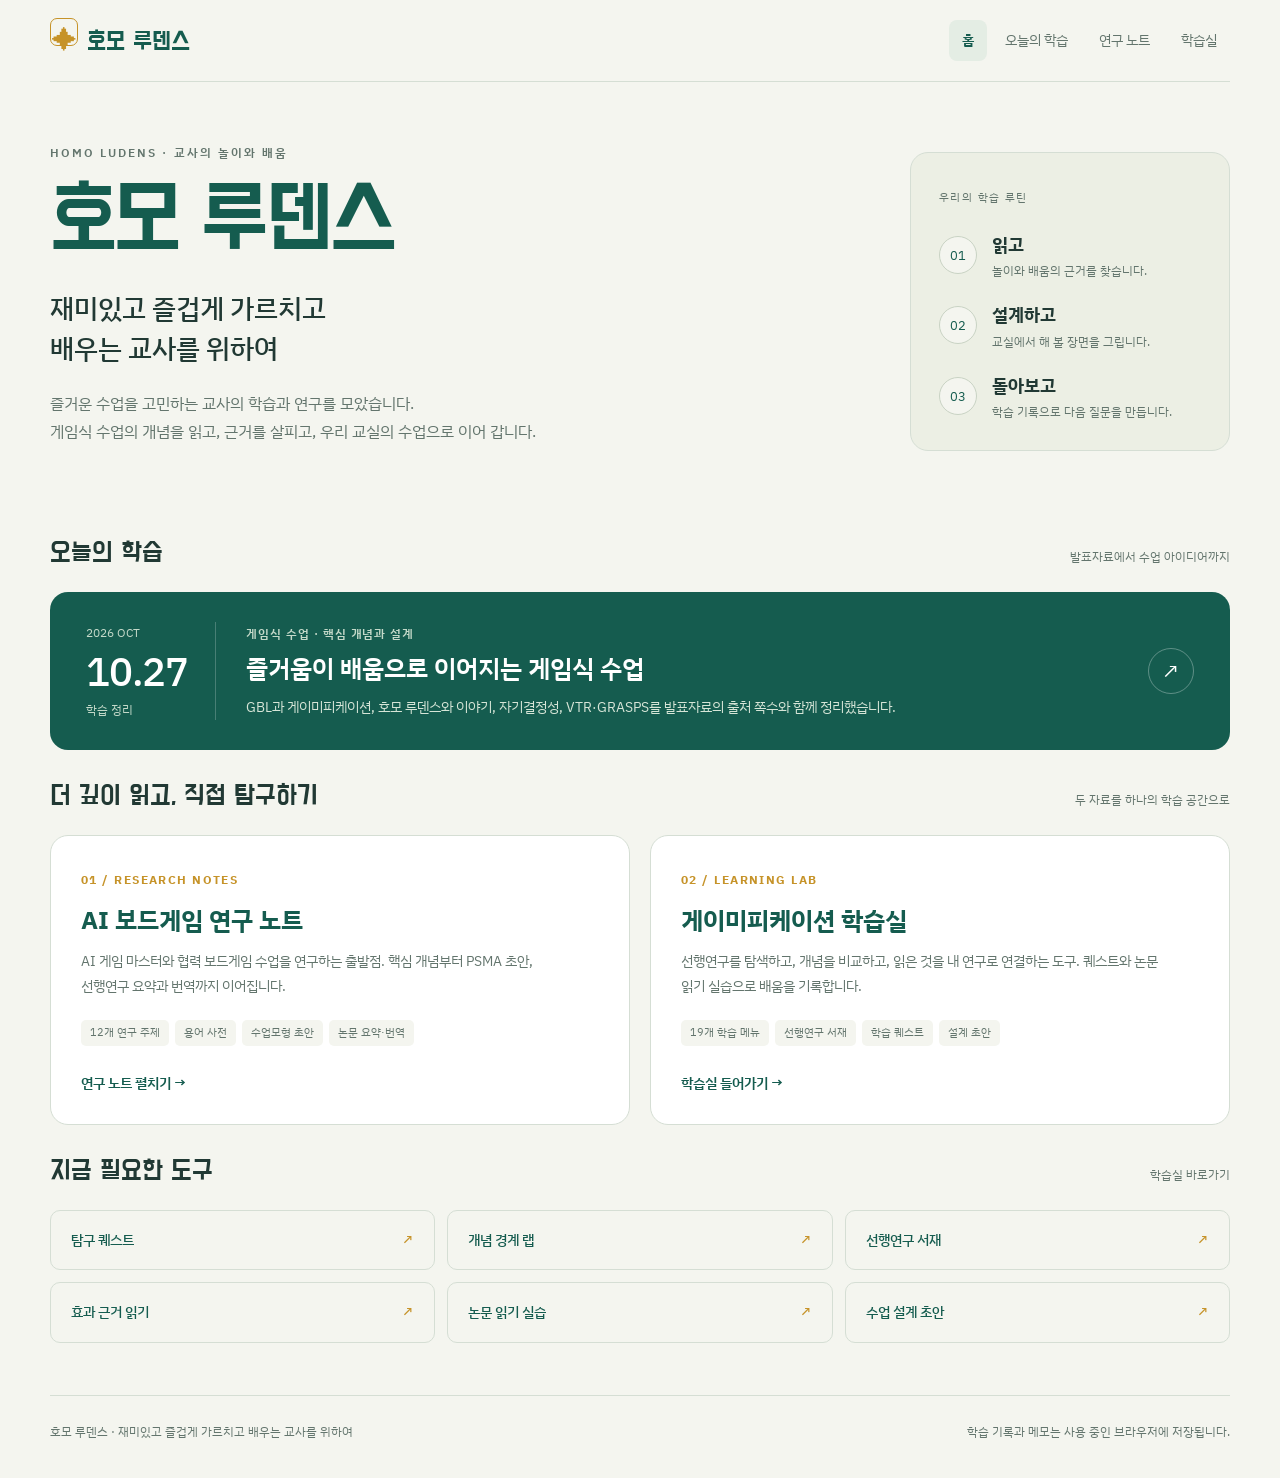
==== index.html @ a9593410 "Publish Homo Ludens learning portal with research dashboard and lesson notes" ====
<!doctype html>
<html lang="ko">
<head>
  <meta charset="utf-8">
  <meta name="viewport" content="width=device-width,initial-scale=1">
  <meta name="description" content="호모 루덴스 — 재미있고 즐겁게 가르치고 배우는 교사를 위하여. 게임식 수업 학습 정리, AI 보드게임 연구 노트, 게이미피케이션 선행연구와 학습 도구를 모았습니다.">
  <title>호모 루덴스 — 재미있고 즐겁게 가르치고 배우는 교사를 위하여</title>
  <link rel="stylesheet" href="./assets/lab.css">
</head>
<body>
<a class="skip-link" href="#main">본문으로 건너뛰기</a>
<div class="shell">
  <header class="masthead">
    <a class="brand" href="./index.html"><span class="brand-mark" aria-hidden="true">✦</span>호모 루덴스</a>
    <nav class="site-nav" aria-label="주 메뉴">
      <a href="./index.html" aria-current="page">홈</a>
      <a href="./lesson-2026-10-27.html">오늘의 학습</a>
      <a href="./research.html">연구 노트</a>
      <a href="./dashboard.html">학습실</a>
    </nav>
  </header>
  <main id="main">
    <section class="home-hero" aria-labelledby="home-title">
      <div>
        <div class="eyebrow">HOMO LUDENS · 교사의 놀이와 배움</div>
        <h1 id="home-title">호모 루덴스</h1>
        <p class="tagline">재미있고 즐겁게 가르치고<br>배우는 교사를 위하여</p>
        <p class="hero-intro">즐거운 수업을 고민하는 교사의 학습과 연구를 모았습니다.<br>게임식 수업의 개념을 읽고, 근거를 살피고, 우리 교실의 수업으로 이어 갑니다.</p>
      </div>
      <aside class="path-card" aria-label="이 공간에서 배우는 순서">
        <span>우리의 학습 루틴</span>
        <ol class="path-list">
          <li><span class="path-step">01</span><div><strong>읽고</strong><small>놀이와 배움의 근거를 찾습니다.</small></div></li>
          <li><span class="path-step">02</span><div><strong>설계하고</strong><small>교실에서 해 볼 장면을 그립니다.</small></div></li>
          <li><span class="path-step">03</span><div><strong>돌아보고</strong><small>학습 기록으로 다음 질문을 만듭니다.</small></div></li>
        </ol>
      </aside>
    </section>
    <section aria-labelledby="today-title">
      <div class="section-heading"><h2 id="today-title">오늘의 학습</h2><span>발표자료에서 수업 아이디어까지</span></div>
      <a class="featured" href="./lesson-2026-10-27.html">
        <div class="date-block"><span>2026 OCT</span><strong>10.27</strong><span>학습 정리</span></div>
        <div><div class="eyebrow">게임식 수업 · 핵심 개념과 설계</div><h3>즐거움이 배움으로 이어지는 게임식 수업</h3><p>GBL과 게이미피케이션, 호모 루덴스와 이야기, 자기결정성, VTR·GRASPS를 발표자료의 출처 쪽수와 함께 정리했습니다.</p></div>
        <span class="circle-arrow" aria-hidden="true">↗</span>
      </a>
    </section>
    <section aria-labelledby="collections-title">
      <div class="section-heading"><h2 id="collections-title">더 깊이 읽고, 직접 탐구하기</h2><span>두 자료를 하나의 학습 공간으로</span></div>
      <div class="collection-grid">
        <a class="collection" href="./research.html">
          <span class="number">01 / RESEARCH NOTES</span><h3>AI 보드게임 연구 노트</h3>
          <p>AI 게임 마스터와 협력 보드게임 수업을 연구하는 출발점. 핵심 개념부터 PSMA 초안, 선행연구 요약과 번역까지 이어집니다.</p>
          <div class="tags"><span>12개 연구 주제</span><span>용어 사전</span><span>수업모형 초안</span><span>논문 요약·번역</span></div>
          <span class="text-link">연구 노트 펼치기 →</span>
        </a>
        <a class="collection" href="./dashboard.html">
          <span class="number">02 / LEARNING LAB</span><h3>게이미피케이션 학습실</h3>
          <p>선행연구를 탐색하고, 개념을 비교하고, 읽은 것을 내 연구로 연결하는 도구. 퀘스트와 논문 읽기 실습으로 배움을 기록합니다.</p>
          <div class="tags"><span>19개 학습 메뉴</span><span>선행연구 서재</span><span>학습 퀘스트</span><span>설계 초안</span></div>
          <span class="text-link">학습실 들어가기 →</span>
        </a>
      </div>
    </section>
    <section aria-labelledby="tools-title">
      <div class="section-heading"><h2 id="tools-title">지금 필요한 도구</h2><span>학습실 바로가기</span></div>
      <div class="quick-tools">
        <a href="./dashboard.html#quests">탐구 퀘스트 <span aria-hidden="true">↗</span></a>
        <a href="./dashboard.html#concept">개념 경계 랩 <span aria-hidden="true">↗</span></a>
        <a href="./dashboard.html#library">선행연구 서재 <span aria-hidden="true">↗</span></a>
        <a href="./dashboard.html#effects">효과 근거 읽기 <span aria-hidden="true">↗</span></a>
        <a href="./dashboard.html#workbench">논문 읽기 실습 <span aria-hidden="true">↗</span></a>
        <a href="./dashboard.html#drafts">수업 설계 초안 <span aria-hidden="true">↗</span></a>
      </div>
    </section>
  </main>
  <footer class="site-footer"><p>호모 루덴스 · 재미있고 즐겁게 가르치고 배우는 교사를 위하여</p><p>학습 기록과 메모는 사용 중인 브라우저에 저장됩니다.</p></footer>
</div>
</body>
</html>
---- assets/lab.css ----
@import url('https://fonts.googleapis.com/css2?family=Do+Hyeon&family=IBM+Plex+Sans+KR:wght@400;500;600;700&display=swap');
:root{--bg:#f4f5ef;--paper:#fff;--ink:#213934;--muted:#63756d;--teal:#155c4f;--tint:#e4ede4;--gold:#c69329;--line:#d5ded4;--radius:18px;color-scheme:light;font-family:'IBM Plex Sans KR','Malgun Gothic',sans-serif}
*{box-sizing:border-box}html{scroll-behavior:smooth;scroll-padding-top:24px}body{margin:0;background:var(--bg);color:var(--ink);font-size:16px;line-height:1.75;word-break:keep-all;overflow-wrap:anywhere}a{color:var(--teal);text-underline-offset:4px}button,input,textarea{font:inherit}a:focus-visible,button:focus-visible,input:focus-visible,textarea:focus-visible,summary:focus-visible{outline:3px solid var(--gold);outline-offset:4px}img,svg{max-width:100%}[hidden]{display:none!important}.shell{width:min(1180px,calc(100% - 48px));margin:auto}.skip-link{position:fixed;top:0;left:24px;z-index:99;padding:10px 18px;background:var(--teal);color:white;transform:translateY(-120%)}.skip-link:focus{transform:translateY(0)}
.masthead{display:flex;align-items:center;justify-content:space-between;gap:24px;min-height:82px;border-bottom:1px solid var(--line)}.brand{font-family:'Do Hyeon',sans-serif;font-size:25px;color:var(--teal);text-decoration:none;white-space:nowrap}.brand-mark{display:inline-grid;place-items:center;margin-right:9px;width:28px;height:28px;border:1px solid var(--gold);border-radius:7px;color:var(--gold);font-family:serif}.site-nav{display:flex;gap:5px;flex-wrap:wrap}.site-nav a{padding:8px 13px;text-decoration:none;color:var(--muted);font-size:14px;border-radius:8px}.site-nav a:hover,.site-nav a[aria-current]{background:var(--tint);color:var(--teal)}.site-nav a[aria-current]{font-weight:700}
.home-hero{padding:60px 0 46px;display:grid;grid-template-columns:minmax(0,1fr) 320px;gap:52px;align-items:center}.eyebrow{font-size:12px;letter-spacing:.17em;color:var(--muted);font-weight:600}.home-hero h1{font-family:'Do Hyeon',sans-serif;font-weight:400;color:var(--teal);font-size:clamp(54px,7vw,88px);letter-spacing:-.04em;line-height:1.1;margin:10px 0 18px}.tagline{font-size:clamp(20px,2.3vw,27px);font-weight:500;line-height:1.5;margin:0;max-width:620px}.hero-intro{font-size:16px;color:var(--muted);max-width:590px;margin-top:20px}.path-card{padding:28px;border:1px solid var(--line);border-radius:var(--radius);background:#ecefe4;position:relative}.path-card>span{font-size:11px;letter-spacing:.13em;color:var(--muted)}.path-list{padding:0;margin:20px 0 0;list-style:none;display:grid;gap:18px}.path-list li{display:flex;gap:15px;align-items:center}.path-step{width:38px;height:38px;border:1px solid #c9d3c4;border-radius:50%;display:grid;place-items:center;font-size:13px;color:var(--teal);background:var(--bg);flex-shrink:0}.path-list strong{font-size:18px}.path-list small{display:block;color:var(--muted);font-size:12px}
.section-heading{display:flex;justify-content:space-between;gap:16px;align-items:baseline;margin:22px 0 16px}.section-heading h2{font-family:'Do Hyeon',sans-serif;font-size:27px;font-weight:400;margin:0}.section-heading>span{font-size:12px;color:var(--muted)}.featured{display:grid;grid-template-columns:130px minmax(0,1fr) auto;gap:30px;align-items:center;padding:30px 36px;background:var(--teal);color:#fff;border-radius:var(--radius);text-decoration:none}.featured:hover{background:#104e43}.date-block{border-right:1px solid #ffffff38;padding-right:24px}.date-block span{display:block;font-size:12px;color:#c4d9c9}.date-block strong{font-size:40px;font-weight:500;line-height:1.4;letter-spacing:-.03em}.featured h3{font-size:25px;line-height:1.4;font-weight:600;margin:6px 0 10px}.featured p{font-size:14px;color:#d6e5d7;margin:0;max-width:700px}.featured .eyebrow{color:#c4d9c9;letter-spacing:.08em}.circle-arrow{display:grid;place-items:center;flex-shrink:0;width:46px;height:46px;border:1px solid #ffffff50;border-radius:50%;font-size:22px}.collection-grid{display:grid;grid-template-columns:repeat(2,minmax(0,1fr));gap:20px}.collection{padding:28px 30px;background:var(--paper);border:1px solid var(--line);border-radius:var(--radius);text-decoration:none;display:block}.collection:hover{border-color:var(--teal);background:#fcfdf9}.collection .number{font-size:12px;color:var(--gold);font-weight:700;letter-spacing:.12em}.collection h3{font-size:25px;line-height:1.4;margin:10px 0 12px}.collection p{font-size:14px;color:var(--muted);margin:0 0 22px;max-width:490px}.tags{display:flex;flex-wrap:wrap;gap:6px;margin:0 0 22px}.tags span{padding:3px 9px;border-radius:5px;background:var(--bg);font-size:11px;color:var(--muted)}.text-link{font-size:14px;font-weight:600}.quick-tools{display:grid;grid-template-columns:repeat(3,minmax(0,1fr));gap:12px}.quick-tools a{padding:17px 20px;border:1px solid var(--line);border-radius:10px;background:transparent;text-decoration:none;font-size:14px;font-weight:500;display:flex;justify-content:space-between;gap:8px}.quick-tools a:hover{background:var(--tint)}.quick-tools span{color:var(--gold)}.site-footer{border-top:1px solid var(--line);margin-top:52px;padding:25px 0 36px;color:var(--muted);font-size:12px;display:flex;justify-content:space-between;gap:20px}.site-footer p{margin:0}
/* Shared document styles for learning notes. */
.page-hero{padding:44px 0 30px;border-bottom:2px solid var(--teal)}.page-hero h1{font-family:'Do Hyeon',sans-serif;font-size:clamp(34px,5vw,56px);font-weight:400;line-height:1.2;color:var(--teal);margin:10px 0 16px}.page-hero .lede{font-size:18px;max-width:760px;color:var(--muted)}.page-body{max-width:900px;margin:32px auto}.page-body section{margin-bottom:38px}.page-body h2{font-family:'Do Hyeon',sans-serif;font-size:29px;font-weight:400;color:var(--teal);margin:0 0 14px}.page-body h3{font-size:19px}.card{padding:22px;background:var(--paper);border:1px solid var(--line);border-radius:12px}.callout{padding:18px 22px;background:var(--tint);border-left:3px solid var(--gold);border-radius:0 10px 10px 0}.note,.source{font-size:13px;color:var(--muted)}.table-wrap{overflow-x:auto}table{width:100%;border-collapse:collapse;background:var(--paper);font-size:14px}th,td{padding:12px 15px;border:1px solid var(--line);text-align:left;vertical-align:top}th{background:var(--tint)}.lesson-links{display:flex;gap:8px;flex-wrap:wrap}.lesson-links a{padding:9px 13px;background:var(--tint);border-radius:6px;text-decoration:none;font-size:14px}
@media(max-width:850px){.home-hero{grid-template-columns:1fr;gap:24px;padding:38px 0}.path-card{padding:20px}.path-list{grid-template-columns:repeat(3,1fr);gap:12px;margin-top:14px}.path-list li{align-items:flex-start;gap:9px}.path-list strong{font-size:16px}.path-list small{font-size:11px}.path-step{width:30px;height:30px}.featured{grid-template-columns:95px minmax(0,1fr);gap:24px;padding:26px}.circle-arrow{display:none}.date-block strong{font-size:32px}.date-block{padding-right:15px}.featured h3{font-size:22px}}
@media(max-width:600px){.shell{width:calc(100% - 32px)}.masthead{align-items:flex-start;flex-direction:column;gap:8px;padding:15px 0 10px}.site-nav{width:100%;flex-wrap:nowrap;justify-content:space-between;gap:0}.site-nav a{padding:7px 9px;font-size:13px}.brand{font-size:24px}.home-hero{padding-top:30px}.tagline{font-size:21px}.path-list{grid-template-columns:1fr;gap:13px}.path-list small{display:inline;margin-left:8px}.path-list li{align-items:center}.section-heading{margin-top:28px}.section-heading h2{font-size:25px}.featured{grid-template-columns:1fr;gap:16px;padding:24px}.date-block{border:0;padding:0;display:flex;align-items:baseline;gap:8px}.date-block strong{font-size:25px}.featured h3{font-size:23px}.collection-grid{grid-template-columns:1fr;gap:14px}.collection{padding:24px}.quick-tools{grid-template-columns:repeat(2,minmax(0,1fr));gap:8px}.quick-tools a{padding:13px;font-size:13px}.site-footer{flex-direction:column;gap:8px}.page-hero{padding-top:30px}.page-body{margin-top:24px}}
@media(prefers-reduced-motion:reduce){html{scroll-behavior:auto}}
@media print{.masthead,.site-nav,.skip-link,.site-footer{display:none}body{background:#fff;color:#000}.shell{width:100%}.card,.callout{break-inside:avoid}}
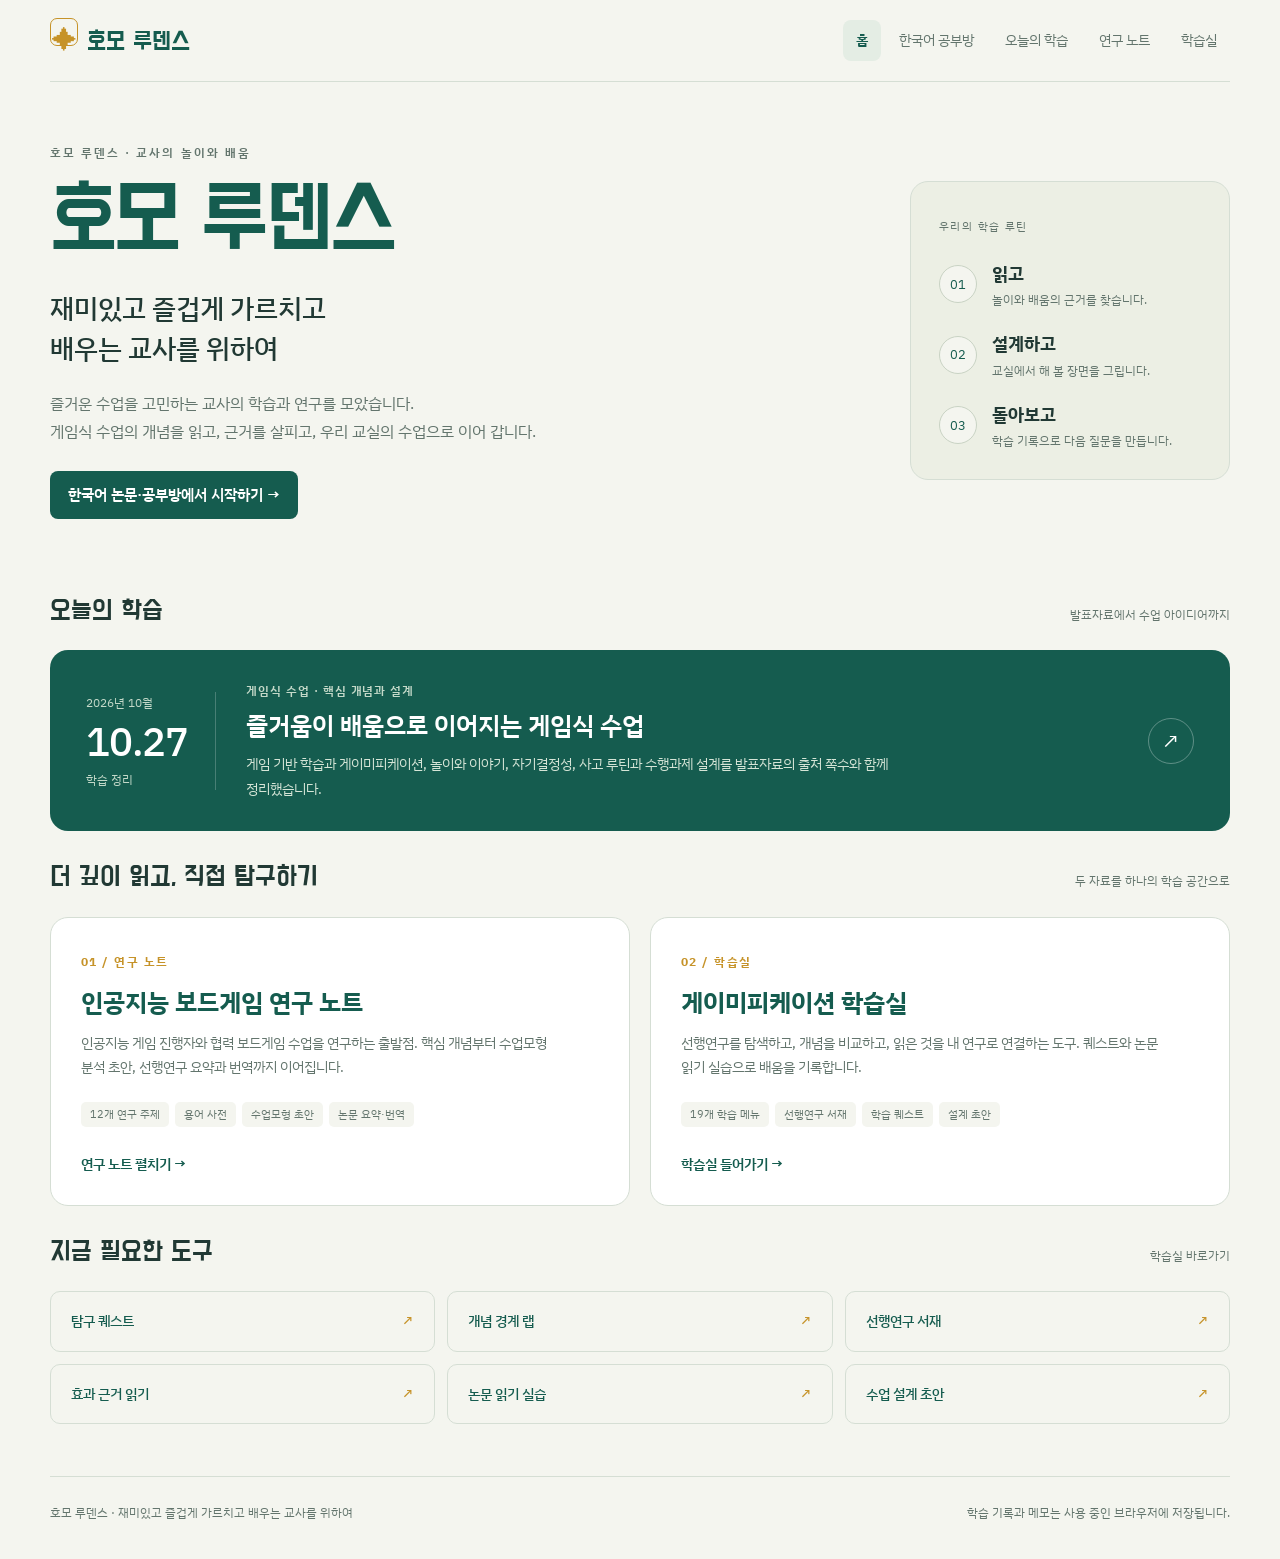
==== commit 5b094288: "Add Korean paper reading room and guided study resources" ====
--- a/index.html
+++ b/index.html
@@ -3,7 +3,7 @@
 <head>
   <meta charset="utf-8">
   <meta name="viewport" content="width=device-width,initial-scale=1">
-  <meta name="description" content="호모 루덴스 — 재미있고 즐겁게 가르치고 배우는 교사를 위하여. 게임식 수업 학습 정리, AI 보드게임 연구 노트, 게이미피케이션 선행연구와 학습 도구를 모았습니다.">
+  <meta name="description" content="호모 루덴스 — 재미있고 즐겁게 가르치고 배우는 교사를 위하여. 게임식 수업 학습 정리, 인공지능 보드게임 연구 노트, 게이미피케이션 선행연구와 학습 도구를 모았습니다.">
   <title>호모 루덴스 — 재미있고 즐겁게 가르치고 배우는 교사를 위하여</title>
   <link rel="stylesheet" href="./assets/lab.css">
 </head>
@@ -14,6 +14,7 @@
     <a class="brand" href="./index.html"><span class="brand-mark" aria-hidden="true">✦</span>호모 루덴스</a>
     <nav class="site-nav" aria-label="주 메뉴">
       <a href="./index.html" aria-current="page">홈</a>
+      <a href="./korean-study.html">한국어 공부방</a>
       <a href="./lesson-2026-10-27.html">오늘의 학습</a>
       <a href="./research.html">연구 노트</a>
       <a href="./dashboard.html">학습실</a>
@@ -22,10 +23,11 @@
   <main id="main">
     <section class="home-hero" aria-labelledby="home-title">
       <div>
-        <div class="eyebrow">HOMO LUDENS · 교사의 놀이와 배움</div>
+        <div class="eyebrow">호모 루덴스 · 교사의 놀이와 배움</div>
         <h1 id="home-title">호모 루덴스</h1>
         <p class="tagline">재미있고 즐겁게 가르치고<br>배우는 교사를 위하여</p>
         <p class="hero-intro">즐거운 수업을 고민하는 교사의 학습과 연구를 모았습니다.<br>게임식 수업의 개념을 읽고, 근거를 살피고, 우리 교실의 수업으로 이어 갑니다.</p>
+        <a class="study-start" href="./korean-study.html">한국어 논문·공부방에서 시작하기 →</a>
       </div>
       <aside class="path-card" aria-label="이 공간에서 배우는 순서">
         <span>우리의 학습 루틴</span>
@@ -39,8 +41,8 @@
     <section aria-labelledby="today-title">
       <div class="section-heading"><h2 id="today-title">오늘의 학습</h2><span>발표자료에서 수업 아이디어까지</span></div>
       <a class="featured" href="./lesson-2026-10-27.html">
-        <div class="date-block"><span>2026 OCT</span><strong>10.27</strong><span>학습 정리</span></div>
-        <div><div class="eyebrow">게임식 수업 · 핵심 개념과 설계</div><h3>즐거움이 배움으로 이어지는 게임식 수업</h3><p>GBL과 게이미피케이션, 호모 루덴스와 이야기, 자기결정성, VTR·GRASPS를 발표자료의 출처 쪽수와 함께 정리했습니다.</p></div>
+        <div class="date-block"><span>2026년 10월</span><strong>10.27</strong><span>학습 정리</span></div>
+        <div><div class="eyebrow">게임식 수업 · 핵심 개념과 설계</div><h3>즐거움이 배움으로 이어지는 게임식 수업</h3><p>게임 기반 학습과 게이미피케이션, 놀이와 이야기, 자기결정성, 사고 루틴과 수행과제 설계를 발표자료의 출처 쪽수와 함께 정리했습니다.</p></div>
         <span class="circle-arrow" aria-hidden="true">↗</span>
       </a>
     </section>
@@ -48,13 +50,13 @@
       <div class="section-heading"><h2 id="collections-title">더 깊이 읽고, 직접 탐구하기</h2><span>두 자료를 하나의 학습 공간으로</span></div>
       <div class="collection-grid">
         <a class="collection" href="./research.html">
-          <span class="number">01 / RESEARCH NOTES</span><h3>AI 보드게임 연구 노트</h3>
-          <p>AI 게임 마스터와 협력 보드게임 수업을 연구하는 출발점. 핵심 개념부터 PSMA 초안, 선행연구 요약과 번역까지 이어집니다.</p>
+          <span class="number">01 / 연구 노트</span><h3>인공지능 보드게임 연구 노트</h3>
+          <p>인공지능 게임 진행자와 협력 보드게임 수업을 연구하는 출발점. 핵심 개념부터 수업모형 분석 초안, 선행연구 요약과 번역까지 이어집니다.</p>
           <div class="tags"><span>12개 연구 주제</span><span>용어 사전</span><span>수업모형 초안</span><span>논문 요약·번역</span></div>
           <span class="text-link">연구 노트 펼치기 →</span>
         </a>
         <a class="collection" href="./dashboard.html">
-          <span class="number">02 / LEARNING LAB</span><h3>게이미피케이션 학습실</h3>
+          <span class="number">02 / 학습실</span><h3>게이미피케이션 학습실</h3>
           <p>선행연구를 탐색하고, 개념을 비교하고, 읽은 것을 내 연구로 연결하는 도구. 퀘스트와 논문 읽기 실습으로 배움을 기록합니다.</p>
           <div class="tags"><span>19개 학습 메뉴</span><span>선행연구 서재</span><span>학습 퀘스트</span><span>설계 초안</span></div>
           <span class="text-link">학습실 들어가기 →</span>
--- a/assets/lab.css
+++ b/assets/lab.css
@@ -10,3 +10,5 @@
 @media(max-width:600px){.shell{width:calc(100% - 32px)}.masthead{align-items:flex-start;flex-direction:column;gap:8px;padding:15px 0 10px}.site-nav{width:100%;flex-wrap:nowrap;justify-content:space-between;gap:0}.site-nav a{padding:7px 9px;font-size:13px}.brand{font-size:24px}.home-hero{padding-top:30px}.tagline{font-size:21px}.path-list{grid-template-columns:1fr;gap:13px}.path-list small{display:inline;margin-left:8px}.path-list li{align-items:center}.section-heading{margin-top:28px}.section-heading h2{font-size:25px}.featured{grid-template-columns:1fr;gap:16px;padding:24px}.date-block{border:0;padding:0;display:flex;align-items:baseline;gap:8px}.date-block strong{font-size:25px}.featured h3{font-size:23px}.collection-grid{grid-template-columns:1fr;gap:14px}.collection{padding:24px}.quick-tools{grid-template-columns:repeat(2,minmax(0,1fr));gap:8px}.quick-tools a{padding:13px;font-size:13px}.site-footer{flex-direction:column;gap:8px}.page-hero{padding-top:30px}.page-body{margin-top:24px}}
 @media(prefers-reduced-motion:reduce){html{scroll-behavior:auto}}
 @media print{.masthead,.site-nav,.skip-link,.site-footer{display:none}body{background:#fff;color:#000}.shell{width:100%}.card,.callout{break-inside:avoid}}
+.study-start{display:inline-block;background:var(--teal);color:#fff;padding:11px 18px;border-radius:8px;text-decoration:none;font-size:15px;font-weight:600;margin-top:10px}
+@media(max-width:600px){.site-nav{flex-wrap:wrap;justify-content:flex-start;gap:2px}.site-nav a{font-size:12px;padding:7px 8px}}
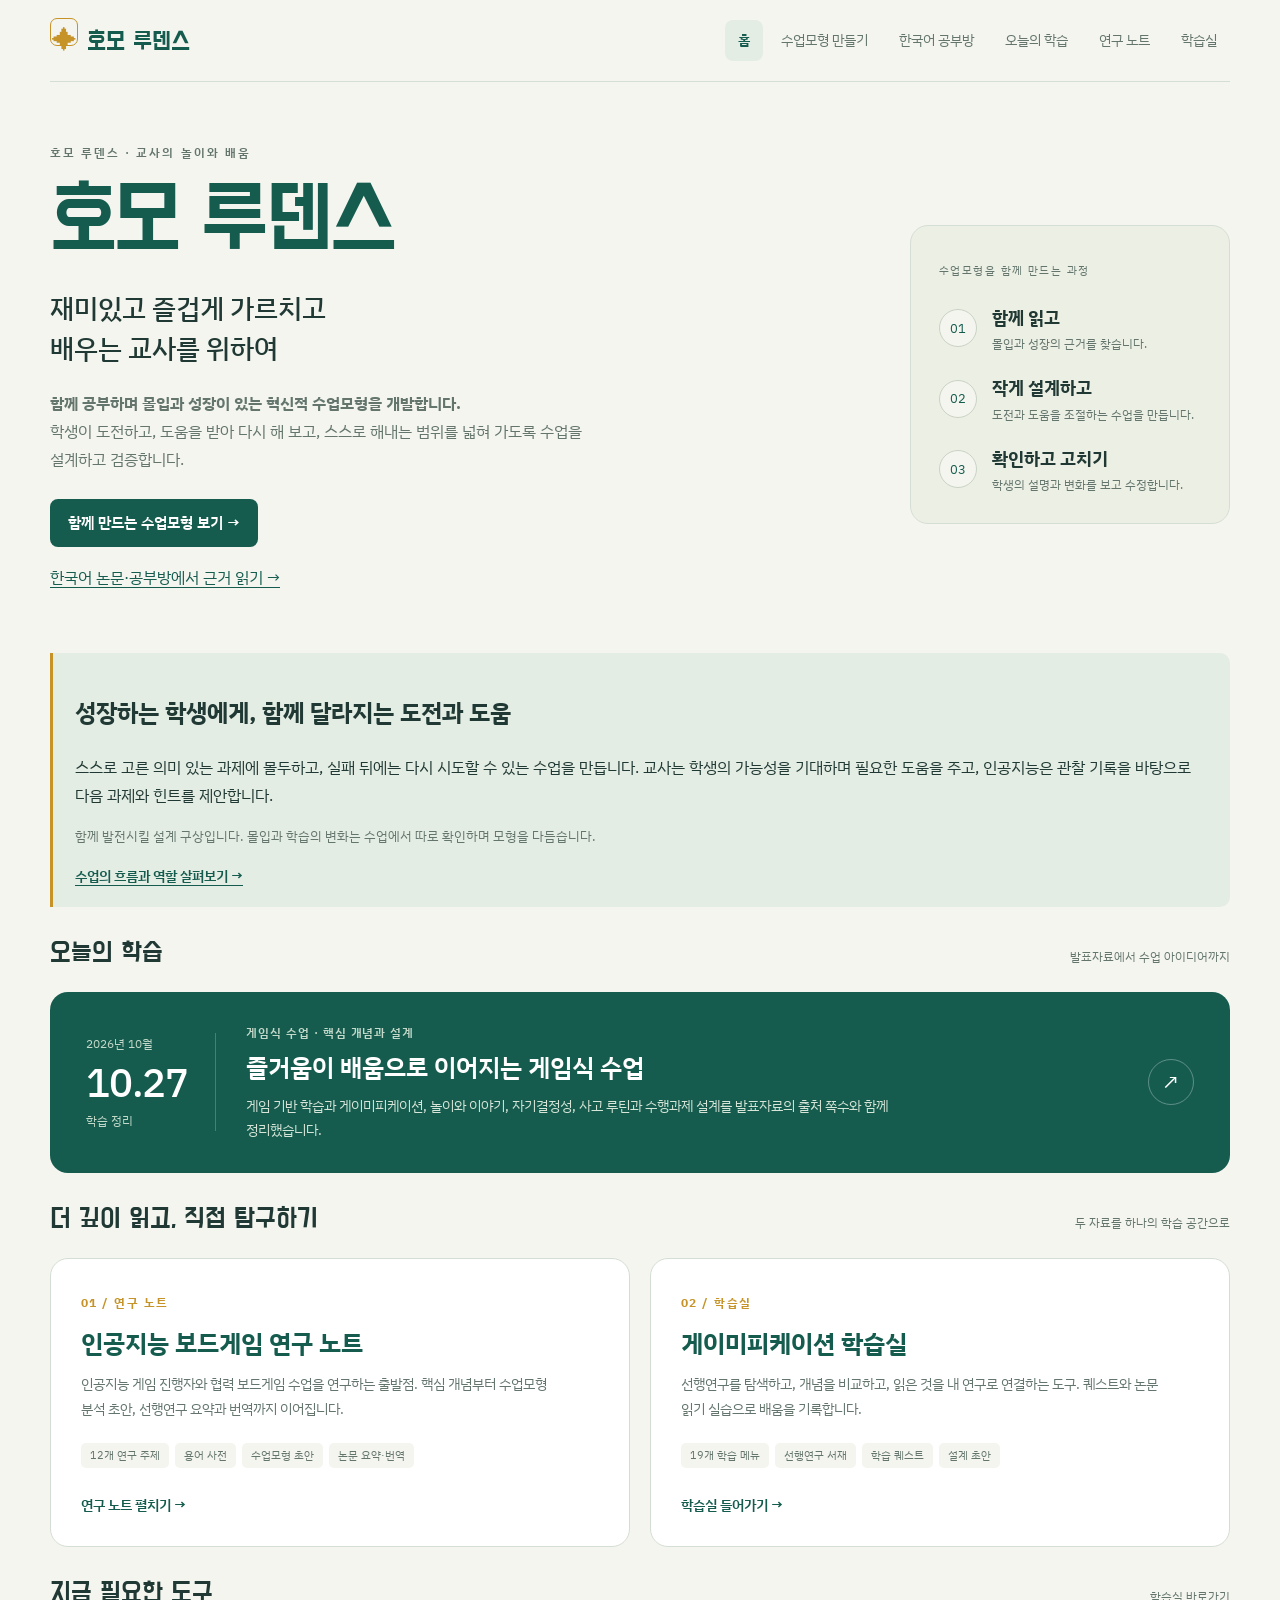
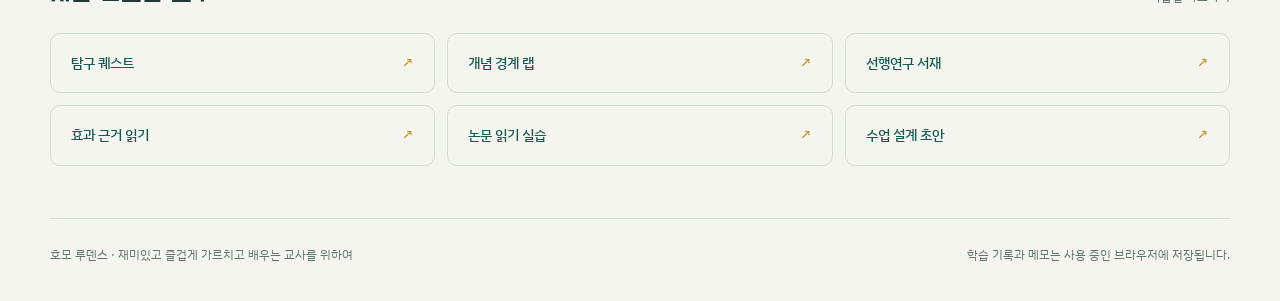
==== commit aa80507e: "Define flow and growth teaching model with adaptive lesson design" ====
--- a/index.html
+++ b/index.html
@@ -3,7 +3,7 @@
 <head>
   <meta charset="utf-8">
   <meta name="viewport" content="width=device-width,initial-scale=1">
-  <meta name="description" content="호모 루덴스 — 재미있고 즐겁게 가르치고 배우는 교사를 위하여. 게임식 수업 학습 정리, 인공지능 보드게임 연구 노트, 게이미피케이션 선행연구와 학습 도구를 모았습니다.">
+  <meta name="description" content="호모 루덴스 — 재미있고 즐겁게 가르치고 배우는 교사를 위하여. 함께 공부하며 몰입과 성장이 있는 혁신적 수업모형을 개발합니다. 한국어 논문과 학습 자료에서 수업 설계와 검증으로 이어갑니다.">
   <title>호모 루덴스 — 재미있고 즐겁게 가르치고 배우는 교사를 위하여</title>
   <link rel="stylesheet" href="./assets/lab.css">
 </head>
@@ -14,6 +14,7 @@
     <a class="brand" href="./index.html"><span class="brand-mark" aria-hidden="true">✦</span>호모 루덴스</a>
     <nav class="site-nav" aria-label="주 메뉴">
       <a href="./index.html" aria-current="page">홈</a>
+      <a href="./learning-model.html">수업모형 만들기</a>
       <a href="./korean-study.html">한국어 공부방</a>
       <a href="./lesson-2026-10-27.html">오늘의 학습</a>
       <a href="./research.html">연구 노트</a>
@@ -26,17 +27,24 @@
         <div class="eyebrow">호모 루덴스 · 교사의 놀이와 배움</div>
         <h1 id="home-title">호모 루덴스</h1>
         <p class="tagline">재미있고 즐겁게 가르치고<br>배우는 교사를 위하여</p>
-        <p class="hero-intro">즐거운 수업을 고민하는 교사의 학습과 연구를 모았습니다.<br>게임식 수업의 개념을 읽고, 근거를 살피고, 우리 교실의 수업으로 이어 갑니다.</p>
-        <a class="study-start" href="./korean-study.html">한국어 논문·공부방에서 시작하기 →</a>
+        <p class="hero-intro"><strong>함께 공부하며 몰입과 성장이 있는 혁신적 수업모형을 개발합니다.</strong><br>학생이 도전하고, 도움을 받아 다시 해 보고, 스스로 해내는 범위를 넓혀 가도록 수업을 설계하고 검증합니다.</p>
+        <a class="study-start" href="./learning-model.html">함께 만드는 수업모형 보기 →</a>
+        <p><a href="./korean-study.html">한국어 논문·공부방에서 근거 읽기 →</a></p>
       </div>
       <aside class="path-card" aria-label="이 공간에서 배우는 순서">
-        <span>우리의 학습 루틴</span>
+        <span>수업모형을 함께 만드는 과정</span>
         <ol class="path-list">
-          <li><span class="path-step">01</span><div><strong>읽고</strong><small>놀이와 배움의 근거를 찾습니다.</small></div></li>
-          <li><span class="path-step">02</span><div><strong>설계하고</strong><small>교실에서 해 볼 장면을 그립니다.</small></div></li>
-          <li><span class="path-step">03</span><div><strong>돌아보고</strong><small>학습 기록으로 다음 질문을 만듭니다.</small></div></li>
+          <li><span class="path-step">01</span><div><strong>함께 읽고</strong><small>몰입과 성장의 근거를 찾습니다.</small></div></li>
+          <li><span class="path-step">02</span><div><strong>작게 설계하고</strong><small>도전과 도움을 조절하는 수업을 만듭니다.</small></div></li>
+          <li><span class="path-step">03</span><div><strong>확인하고 고치기</strong><small>학생의 설명과 변화를 보고 수정합니다.</small></div></li>
         </ol>
       </aside>
+    </section>
+    <section class="callout" aria-labelledby="shared-goal-title">
+      <h2 id="shared-goal-title">성장하는 학생에게, 함께 달라지는 도전과 도움</h2>
+      <p>스스로 고른 의미 있는 과제에 몰두하고, 실패 뒤에는 다시 시도할 수 있는 수업을 만듭니다. 교사는 학생의 가능성을 기대하며 필요한 도움을 주고, 인공지능은 관찰 기록을 바탕으로 다음 과제와 힌트를 제안합니다.</p>
+      <p class="note">함께 발전시킬 설계 구상입니다. 몰입과 학습의 변화는 수업에서 따로 확인하며 모형을 다듬습니다.</p>
+      <a class="text-link" href="./learning-model.html#cycle">수업의 흐름과 역할 살펴보기 →</a>
     </section>
     <section aria-labelledby="today-title">
       <div class="section-heading"><h2 id="today-title">오늘의 학습</h2><span>발표자료에서 수업 아이디어까지</span></div>
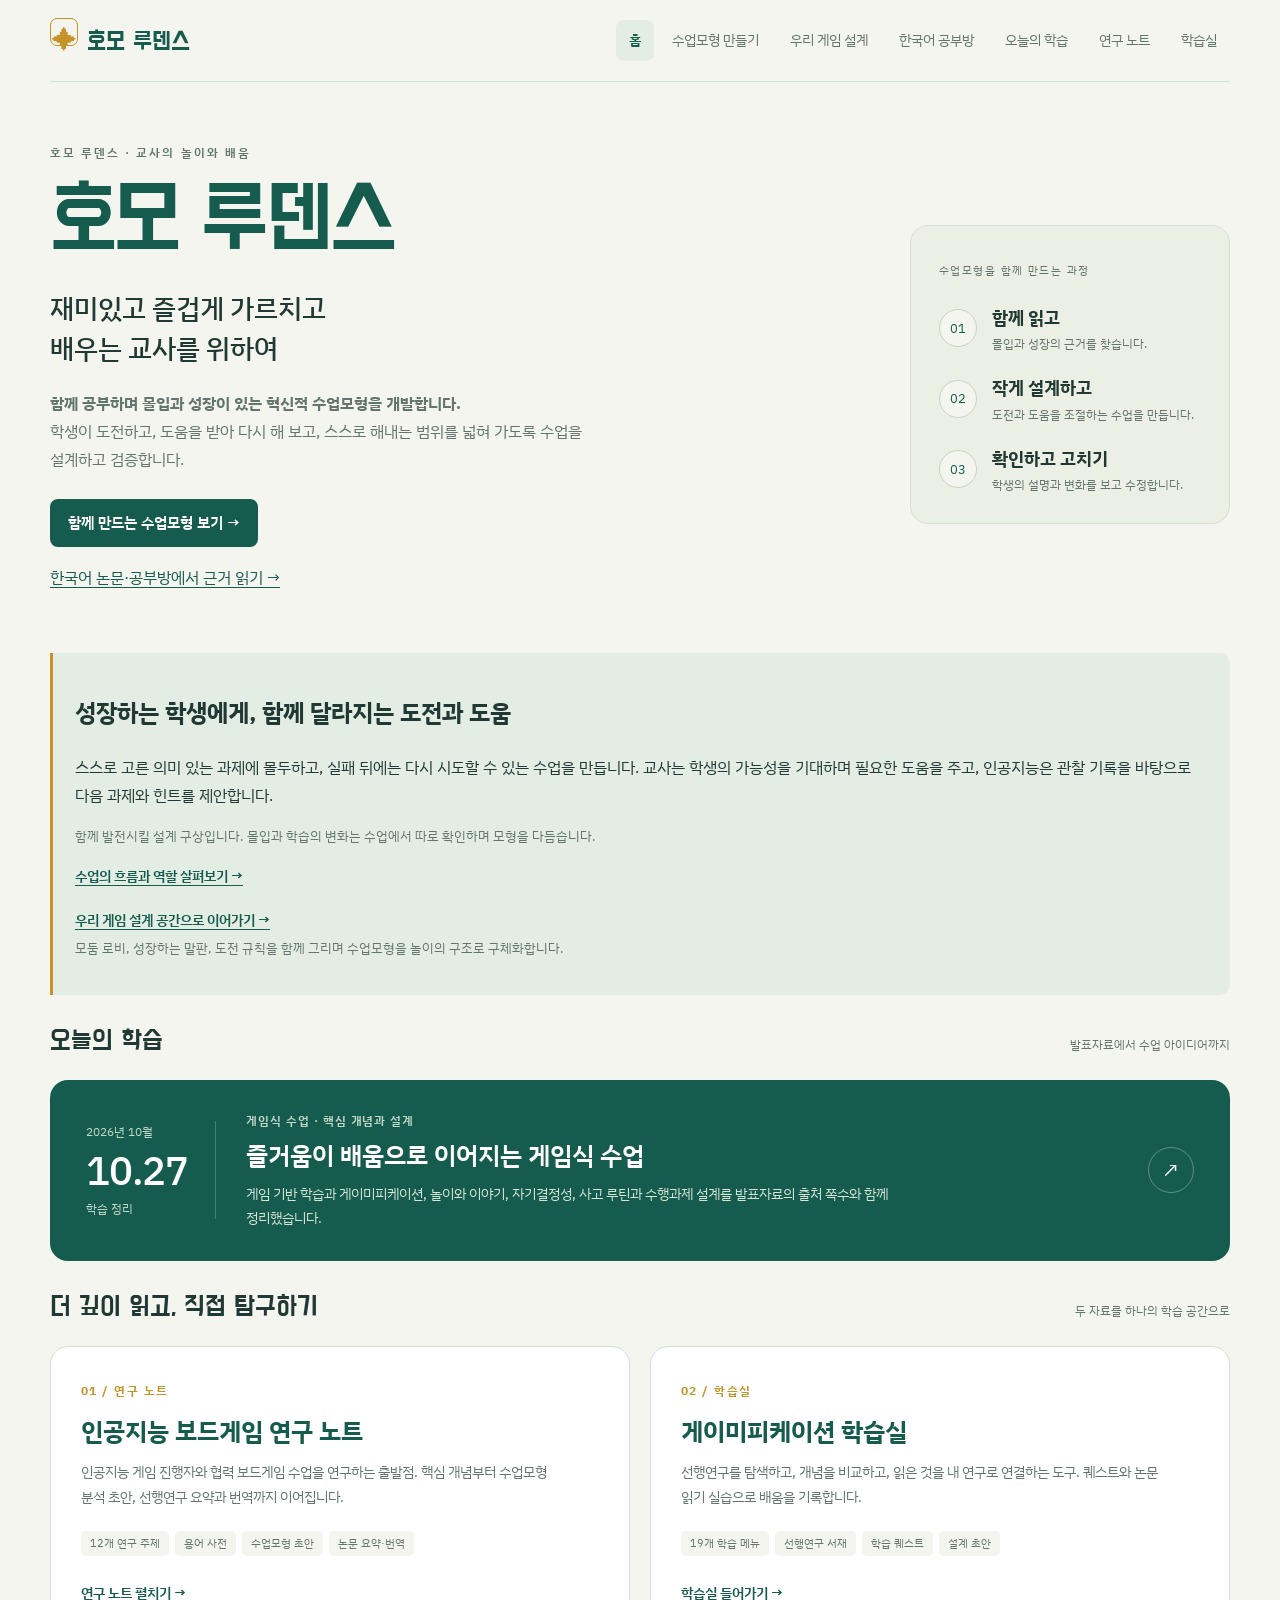
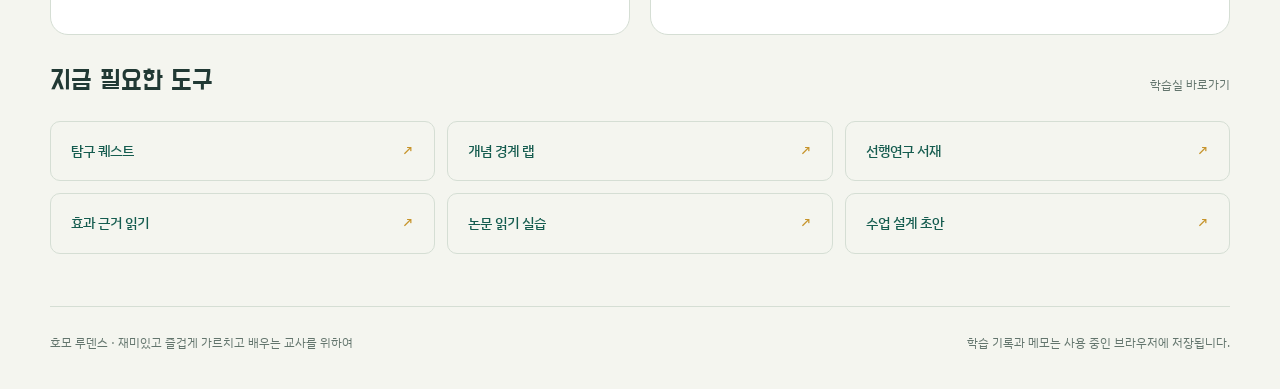
==== commit 2c30a254: "Add shared game design with lobby growth board and challenge rules" ====
--- a/index.html
+++ b/index.html
@@ -15,6 +15,7 @@
     <nav class="site-nav" aria-label="주 메뉴">
       <a href="./index.html" aria-current="page">홈</a>
       <a href="./learning-model.html">수업모형 만들기</a>
+      <a href="./game-design.html">우리 게임 설계</a>
       <a href="./korean-study.html">한국어 공부방</a>
       <a href="./lesson-2026-10-27.html">오늘의 학습</a>
       <a href="./research.html">연구 노트</a>
@@ -45,6 +46,7 @@
       <p>스스로 고른 의미 있는 과제에 몰두하고, 실패 뒤에는 다시 시도할 수 있는 수업을 만듭니다. 교사는 학생의 가능성을 기대하며 필요한 도움을 주고, 인공지능은 관찰 기록을 바탕으로 다음 과제와 힌트를 제안합니다.</p>
       <p class="note">함께 발전시킬 설계 구상입니다. 몰입과 학습의 변화는 수업에서 따로 확인하며 모형을 다듬습니다.</p>
       <a class="text-link" href="./learning-model.html#cycle">수업의 흐름과 역할 살펴보기 →</a>
+      <p><a class="text-link" href="./game-design.html">우리 게임 설계 공간으로 이어가기 →</a><br><span class="note">모둠 로비, 성장하는 말판, 도전 규칙을 함께 그리며 수업모형을 놀이의 구조로 구체화합니다.</span></p>
     </section>
     <section aria-labelledby="today-title">
       <div class="section-heading"><h2 id="today-title">오늘의 학습</h2><span>발표자료에서 수업 아이디어까지</span></div>
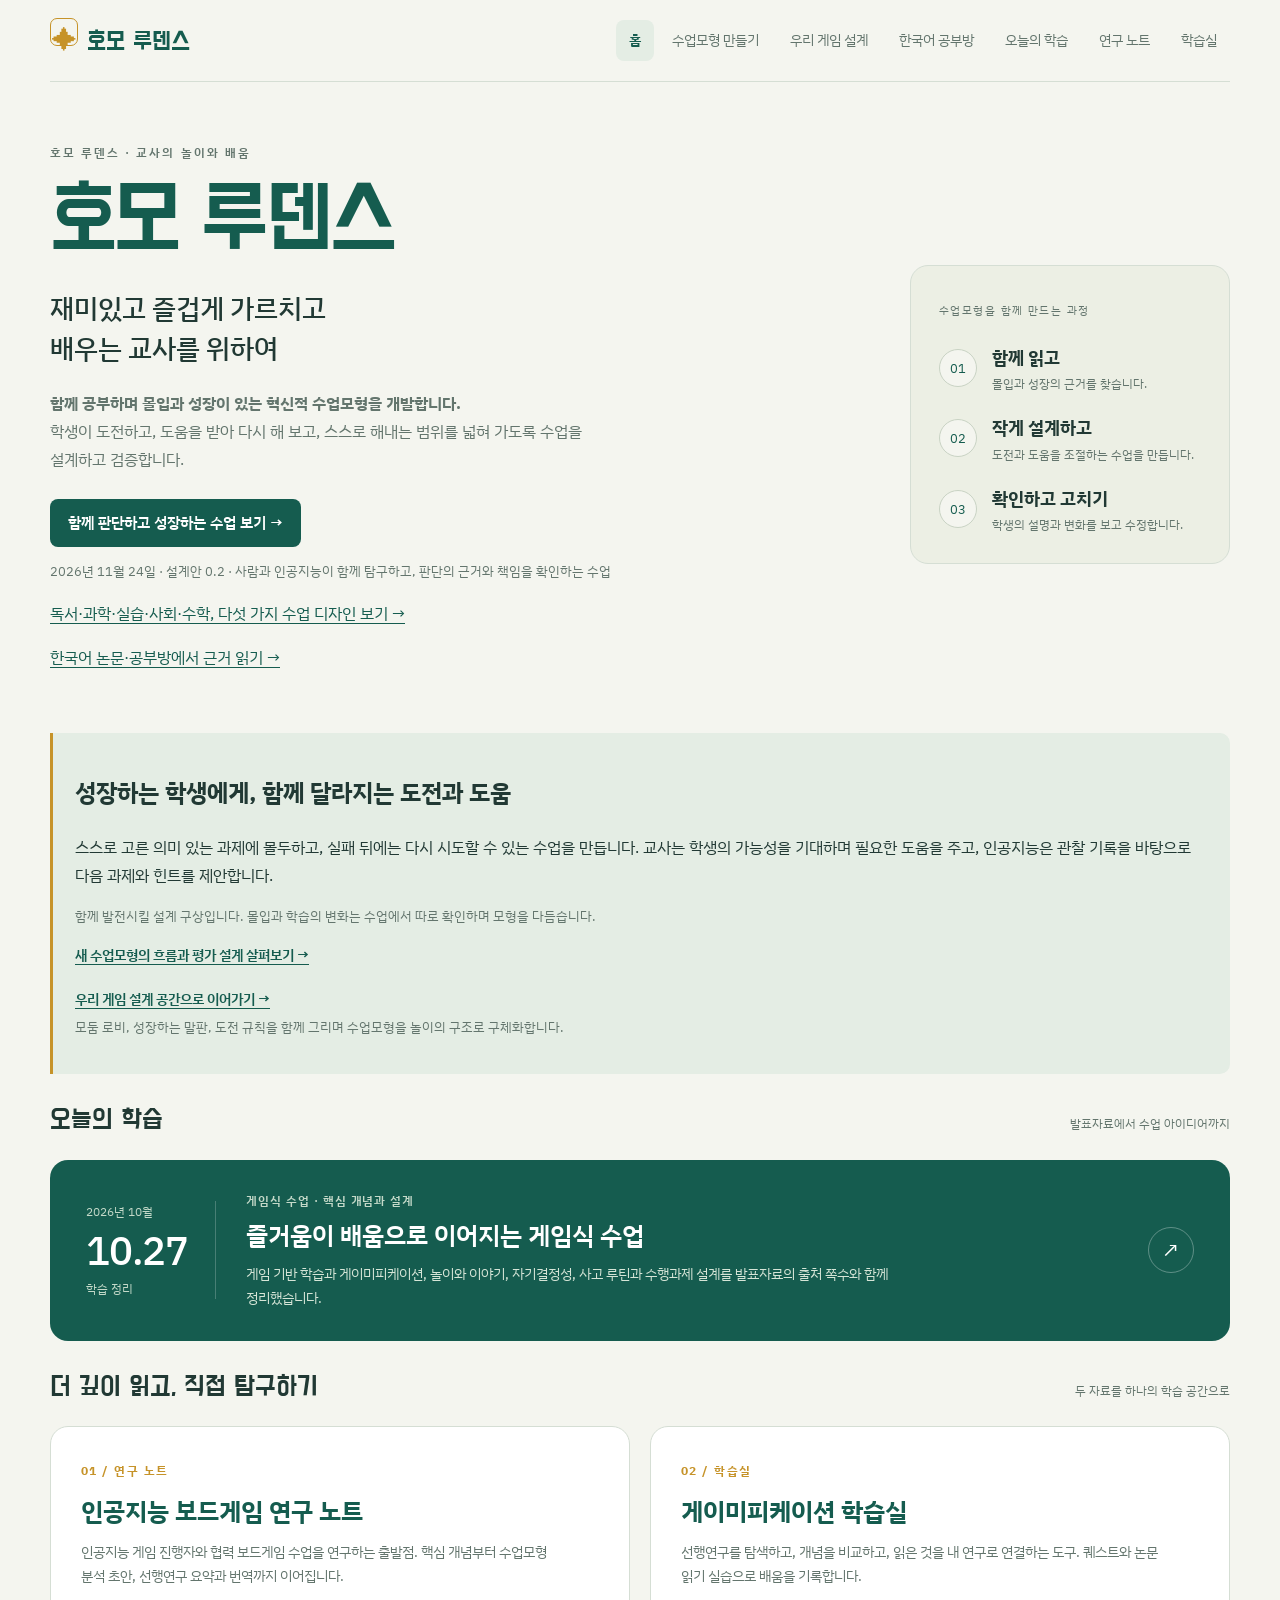
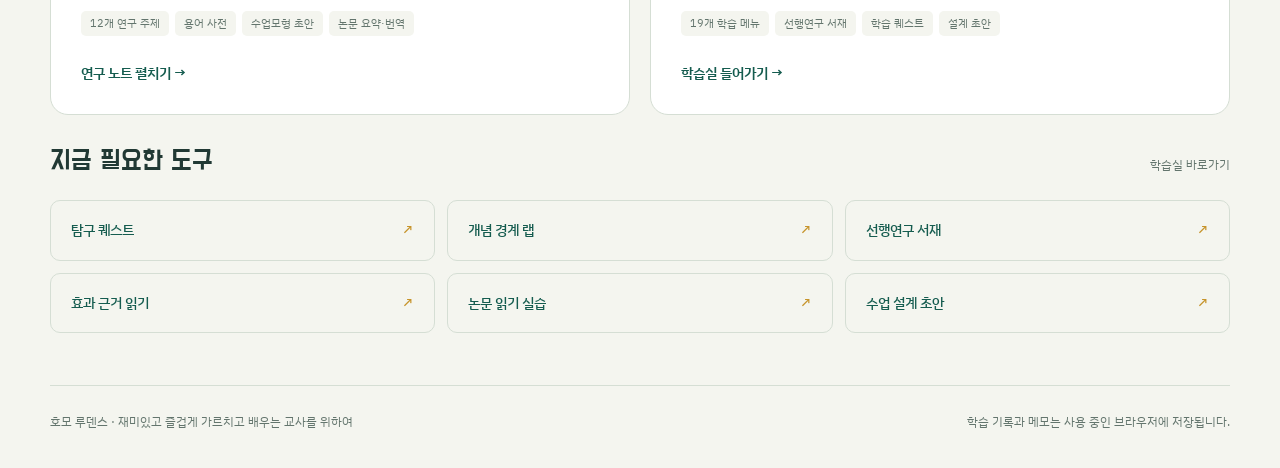
==== commit e404a57d: "Connect prior teaching models and add five co-learning lesson designs" ====
--- a/index.html
+++ b/index.html
@@ -14,7 +14,7 @@
     <a class="brand" href="./index.html"><span class="brand-mark" aria-hidden="true">✦</span>호모 루덴스</a>
     <nav class="site-nav" aria-label="주 메뉴">
       <a href="./index.html" aria-current="page">홈</a>
-      <a href="./learning-model.html">수업모형 만들기</a>
+      <a href="./co-learning-model.html">수업모형 만들기</a>
       <a href="./game-design.html">우리 게임 설계</a>
       <a href="./korean-study.html">한국어 공부방</a>
       <a href="./lesson-2026-10-27.html">오늘의 학습</a>
@@ -29,7 +29,9 @@
         <h1 id="home-title">호모 루덴스</h1>
         <p class="tagline">재미있고 즐겁게 가르치고<br>배우는 교사를 위하여</p>
         <p class="hero-intro"><strong>함께 공부하며 몰입과 성장이 있는 혁신적 수업모형을 개발합니다.</strong><br>학생이 도전하고, 도움을 받아 다시 해 보고, 스스로 해내는 범위를 넓혀 가도록 수업을 설계하고 검증합니다.</p>
-        <a class="study-start" href="./learning-model.html">함께 만드는 수업모형 보기 →</a>
+        <a class="study-start" href="./co-learning-model.html">함께 판단하고 성장하는 수업 보기 →</a>
+        <p class="note">2026년 11월 24일 · 설계안 0.2 · 사람과 인공지능이 함께 탐구하고, 판단의 근거와 책임을 확인하는 수업</p>
+        <p><a href="./lesson-designs.html">독서·과학·실습·사회·수학, 다섯 가지 수업 디자인 보기 →</a></p>
         <p><a href="./korean-study.html">한국어 논문·공부방에서 근거 읽기 →</a></p>
       </div>
       <aside class="path-card" aria-label="이 공간에서 배우는 순서">
@@ -45,7 +47,7 @@
       <h2 id="shared-goal-title">성장하는 학생에게, 함께 달라지는 도전과 도움</h2>
       <p>스스로 고른 의미 있는 과제에 몰두하고, 실패 뒤에는 다시 시도할 수 있는 수업을 만듭니다. 교사는 학생의 가능성을 기대하며 필요한 도움을 주고, 인공지능은 관찰 기록을 바탕으로 다음 과제와 힌트를 제안합니다.</p>
       <p class="note">함께 발전시킬 설계 구상입니다. 몰입과 학습의 변화는 수업에서 따로 확인하며 모형을 다듬습니다.</p>
-      <a class="text-link" href="./learning-model.html#cycle">수업의 흐름과 역할 살펴보기 →</a>
+      <a class="text-link" href="./co-learning-model.html">새 수업모형의 흐름과 평가 설계 살펴보기 →</a>
       <p><a class="text-link" href="./game-design.html">우리 게임 설계 공간으로 이어가기 →</a><br><span class="note">모둠 로비, 성장하는 말판, 도전 규칙을 함께 그리며 수업모형을 놀이의 구조로 구체화합니다.</span></p>
     </section>
     <section aria-labelledby="today-title">
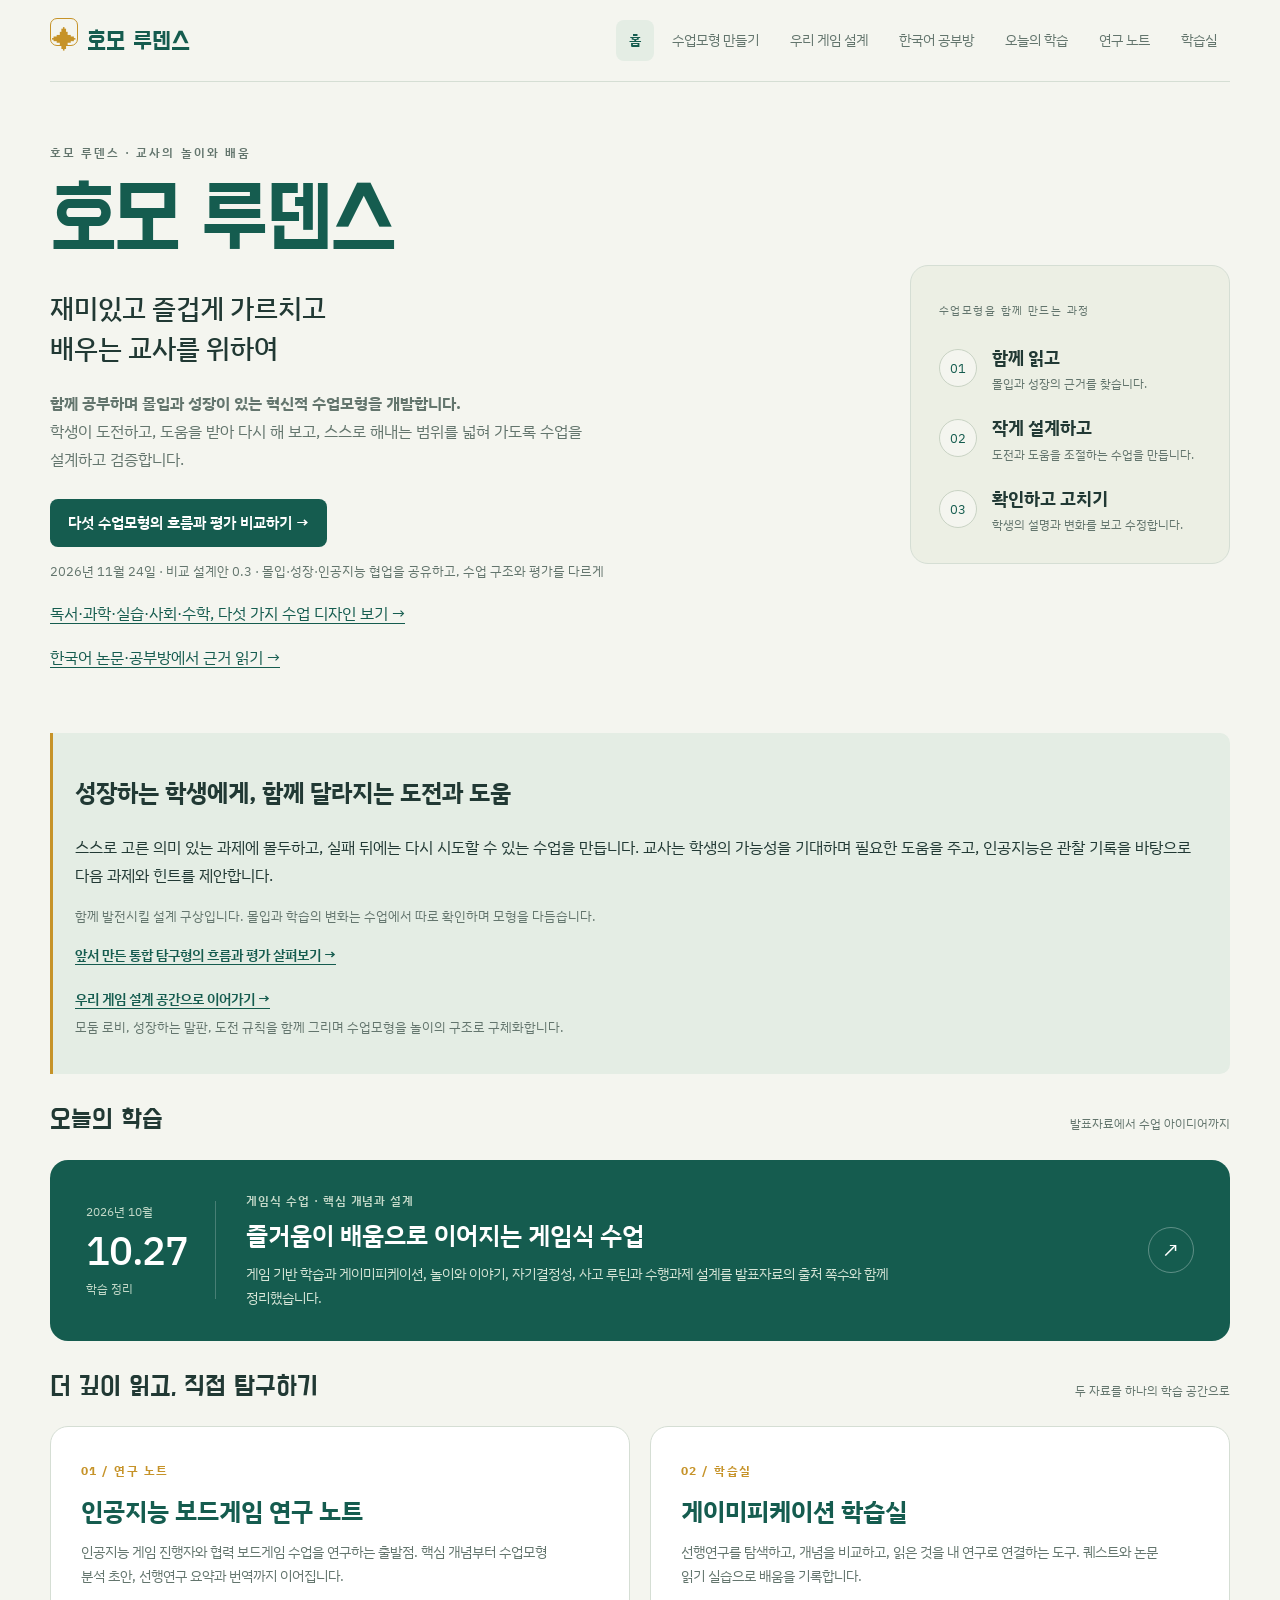
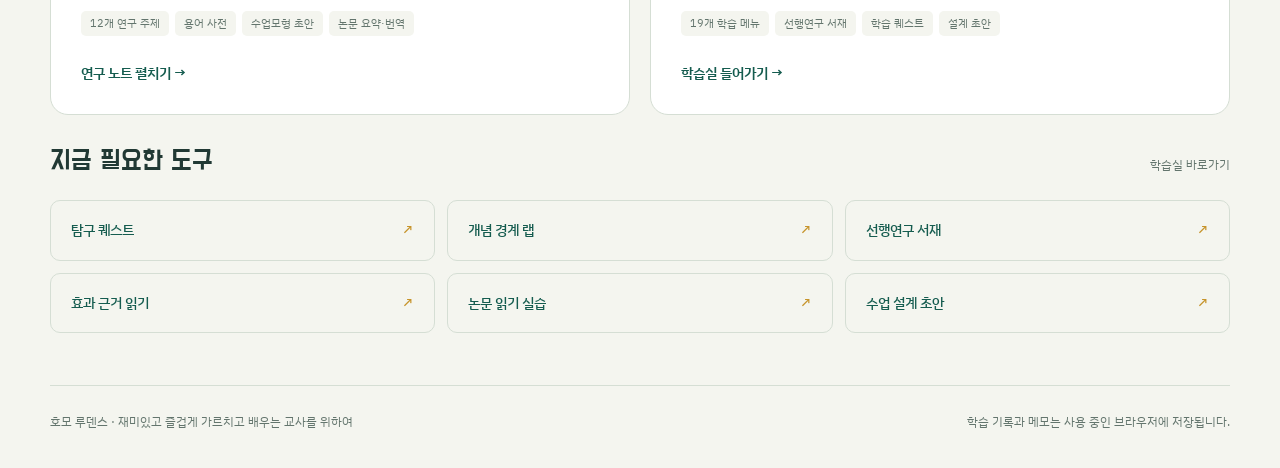
==== commit 9124f171: "Add five distinct teaching models with comparative flows and assessments" ====
--- a/index.html
+++ b/index.html
@@ -14,7 +14,7 @@
     <a class="brand" href="./index.html"><span class="brand-mark" aria-hidden="true">✦</span>호모 루덴스</a>
     <nav class="site-nav" aria-label="주 메뉴">
       <a href="./index.html" aria-current="page">홈</a>
-      <a href="./co-learning-model.html">수업모형 만들기</a>
+      <a href="./teaching-models.html">수업모형 만들기</a>
       <a href="./game-design.html">우리 게임 설계</a>
       <a href="./korean-study.html">한국어 공부방</a>
       <a href="./lesson-2026-10-27.html">오늘의 학습</a>
@@ -29,8 +29,8 @@
         <h1 id="home-title">호모 루덴스</h1>
         <p class="tagline">재미있고 즐겁게 가르치고<br>배우는 교사를 위하여</p>
         <p class="hero-intro"><strong>함께 공부하며 몰입과 성장이 있는 혁신적 수업모형을 개발합니다.</strong><br>학생이 도전하고, 도움을 받아 다시 해 보고, 스스로 해내는 범위를 넓혀 가도록 수업을 설계하고 검증합니다.</p>
-        <a class="study-start" href="./co-learning-model.html">함께 판단하고 성장하는 수업 보기 →</a>
-        <p class="note">2026년 11월 24일 · 설계안 0.2 · 사람과 인공지능이 함께 탐구하고, 판단의 근거와 책임을 확인하는 수업</p>
+        <a class="study-start" href="./teaching-models.html">다섯 수업모형의 흐름과 평가 비교하기 →</a>
+        <p class="note">2026년 11월 24일 · 비교 설계안 0.3 · 몰입·성장·인공지능 협업을 공유하고, 수업 구조와 평가를 다르게</p>
         <p><a href="./lesson-designs.html">독서·과학·실습·사회·수학, 다섯 가지 수업 디자인 보기 →</a></p>
         <p><a href="./korean-study.html">한국어 논문·공부방에서 근거 읽기 →</a></p>
       </div>
@@ -47,7 +47,7 @@
       <h2 id="shared-goal-title">성장하는 학생에게, 함께 달라지는 도전과 도움</h2>
       <p>스스로 고른 의미 있는 과제에 몰두하고, 실패 뒤에는 다시 시도할 수 있는 수업을 만듭니다. 교사는 학생의 가능성을 기대하며 필요한 도움을 주고, 인공지능은 관찰 기록을 바탕으로 다음 과제와 힌트를 제안합니다.</p>
       <p class="note">함께 발전시킬 설계 구상입니다. 몰입과 학습의 변화는 수업에서 따로 확인하며 모형을 다듬습니다.</p>
-      <a class="text-link" href="./co-learning-model.html">새 수업모형의 흐름과 평가 설계 살펴보기 →</a>
+      <a class="text-link" href="./co-learning-model.html">앞서 만든 통합 탐구형의 흐름과 평가 살펴보기 →</a>
       <p><a class="text-link" href="./game-design.html">우리 게임 설계 공간으로 이어가기 →</a><br><span class="note">모둠 로비, 성장하는 말판, 도전 규칙을 함께 그리며 수업모형을 놀이의 구조로 구체화합니다.</span></p>
     </section>
     <section aria-labelledby="today-title">
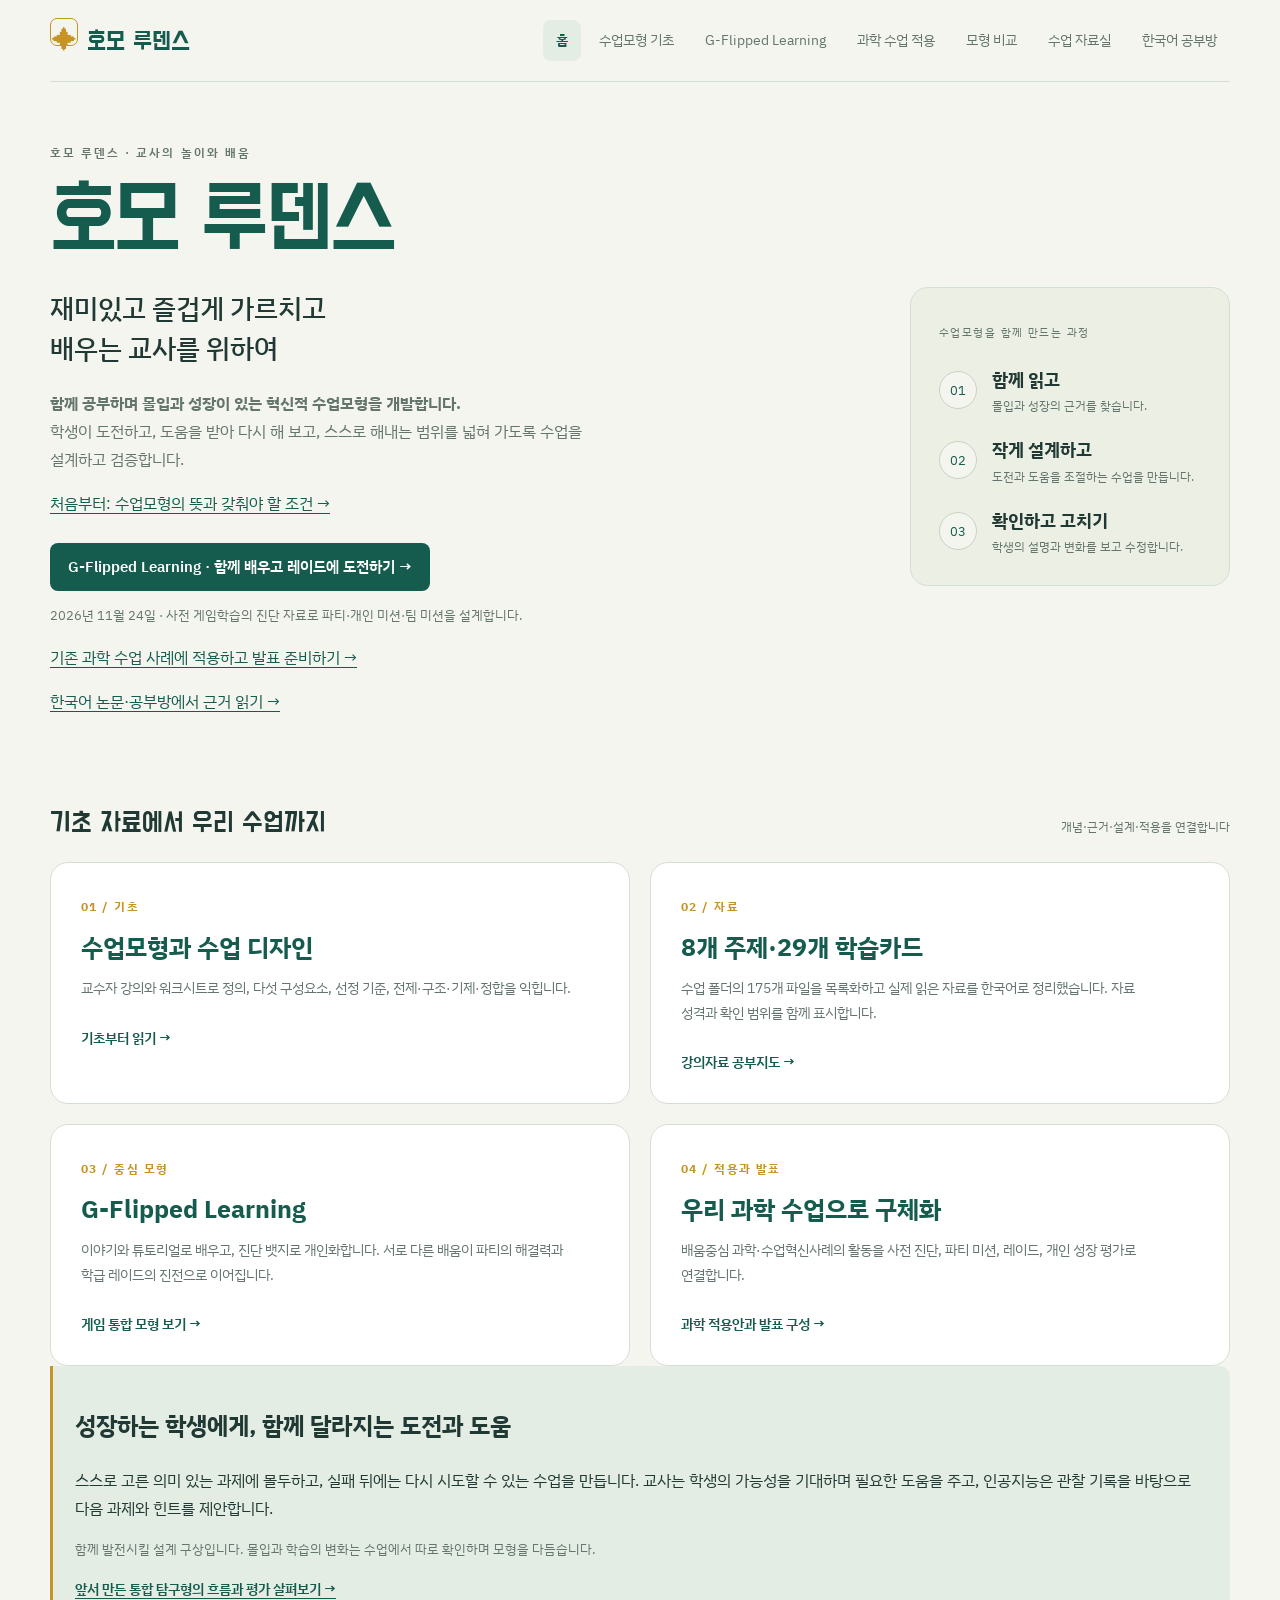
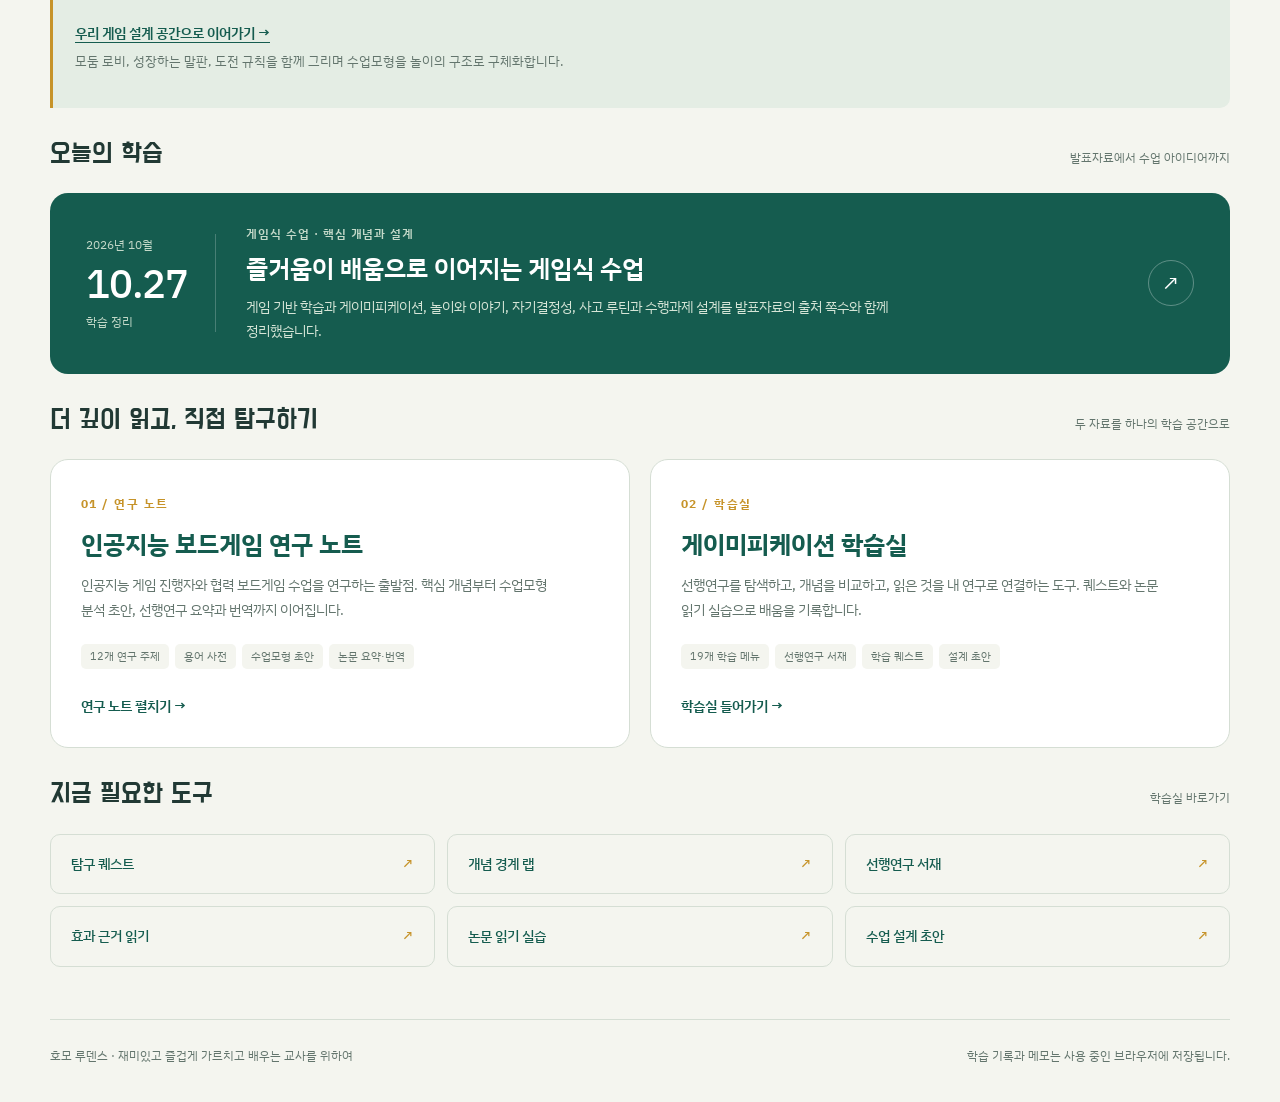
==== commit fdc98ebd: "Ground G-Flipped Learning in course foundations and science cases" ====
--- a/index.html
+++ b/index.html
@@ -12,15 +12,7 @@
 <div class="shell">
   <header class="masthead">
     <a class="brand" href="./index.html"><span class="brand-mark" aria-hidden="true">✦</span>호모 루덴스</a>
-    <nav class="site-nav" aria-label="주 메뉴">
-      <a href="./index.html" aria-current="page">홈</a>
-      <a href="./teaching-models.html">수업모형 만들기</a>
-      <a href="./game-design.html">우리 게임 설계</a>
-      <a href="./korean-study.html">한국어 공부방</a>
-      <a href="./lesson-2026-10-27.html">오늘의 학습</a>
-      <a href="./research.html">연구 노트</a>
-      <a href="./dashboard.html">학습실</a>
-    </nav>
+    <nav class="site-nav" aria-label="주 메뉴"><a href="./index.html" aria-current="page">홈</a><a href="./teaching-foundations.html">수업모형 기초</a><a href="./g-flipped-learning.html">G-Flipped Learning</a><a href="./science-g-flipped.html">과학 수업 적용</a><a href="./teaching-models.html">모형 비교</a><a href="./course-materials.html">수업 자료실</a><a href="./korean-study.html">한국어 공부방</a></nav>
   </header>
   <main id="main">
     <section class="home-hero" aria-labelledby="home-title">
@@ -29,9 +21,9 @@
         <h1 id="home-title">호모 루덴스</h1>
         <p class="tagline">재미있고 즐겁게 가르치고<br>배우는 교사를 위하여</p>
         <p class="hero-intro"><strong>함께 공부하며 몰입과 성장이 있는 혁신적 수업모형을 개발합니다.</strong><br>학생이 도전하고, 도움을 받아 다시 해 보고, 스스로 해내는 범위를 넓혀 가도록 수업을 설계하고 검증합니다.</p>
-        <a class="study-start" href="./teaching-models.html">다섯 수업모형의 흐름과 평가 비교하기 →</a>
-        <p class="note">2026년 11월 24일 · 비교 설계안 0.3 · 몰입·성장·인공지능 협업을 공유하고, 수업 구조와 평가를 다르게</p>
-        <p><a href="./lesson-designs.html">독서·과학·실습·사회·수학, 다섯 가지 수업 디자인 보기 →</a></p>
+        <p><a href="./teaching-foundations.html">처음부터: 수업모형의 뜻과 갖춰야 할 조건 →</a></p><a class="study-start" href="./g-flipped-learning.html">G-Flipped Learning · 함께 배우고 레이드에 도전하기 →</a>
+        <p class="note">2026년 11월 24일 · 사전 게임학습의 진단 자료로 파티·개인 미션·팀 미션을 설계합니다.</p>
+        <p><a href="./science-g-flipped.html">기존 과학 수업 사례에 적용하고 발표 준비하기 →</a></p>
         <p><a href="./korean-study.html">한국어 논문·공부방에서 근거 읽기 →</a></p>
       </div>
       <aside class="path-card" aria-label="이 공간에서 배우는 순서">
@@ -43,6 +35,7 @@
         </ol>
       </aside>
     </section>
+    <section id="foundation-route"><div class="section-heading"><h2>기초 자료에서 우리 수업까지</h2><span>개념·근거·설계·적용을 연결합니다</span></div><div class="collection-grid"><a class="collection" href="./teaching-foundations.html"><span class="number">01 / 기초</span><h3>수업모형과 수업 디자인</h3><p>교수자 강의와 워크시트로 정의, 다섯 구성요소, 선정 기준, 전제·구조·기제·정합을 익힙니다.</p><span class="text-link">기초부터 읽기 →</span></a><a class="collection" href="./course-materials.html"><span class="number">02 / 자료</span><h3>8개 주제·29개 학습카드</h3><p>수업 폴더의 175개 파일을 목록화하고 실제 읽은 자료를 한국어로 정리했습니다. 자료 성격과 확인 범위를 함께 표시합니다.</p><span class="text-link">강의자료 공부지도 →</span></a><a class="collection" href="./g-flipped-learning.html"><span class="number">03 / 중심 모형</span><h3>G-Flipped Learning</h3><p>이야기와 튜토리얼로 배우고, 진단 뱃지로 개인화합니다. 서로 다른 배움이 파티의 해결력과 학급 레이드의 진전으로 이어집니다.</p><span class="text-link">게임 통합 모형 보기 →</span></a><a class="collection" href="./science-g-flipped.html"><span class="number">04 / 적용과 발표</span><h3>우리 과학 수업으로 구체화</h3><p>배움중심 과학·수업혁신사례의 활동을 사전 진단, 파티 미션, 레이드, 개인 성장 평가로 연결합니다.</p><span class="text-link">과학 적용안과 발표 구성 →</span></a></div></section>
     <section class="callout" aria-labelledby="shared-goal-title">
       <h2 id="shared-goal-title">성장하는 학생에게, 함께 달라지는 도전과 도움</h2>
       <p>스스로 고른 의미 있는 과제에 몰두하고, 실패 뒤에는 다시 시도할 수 있는 수업을 만듭니다. 교사는 학생의 가능성을 기대하며 필요한 도움을 주고, 인공지능은 관찰 기록을 바탕으로 다음 과제와 힌트를 제안합니다.</p>
